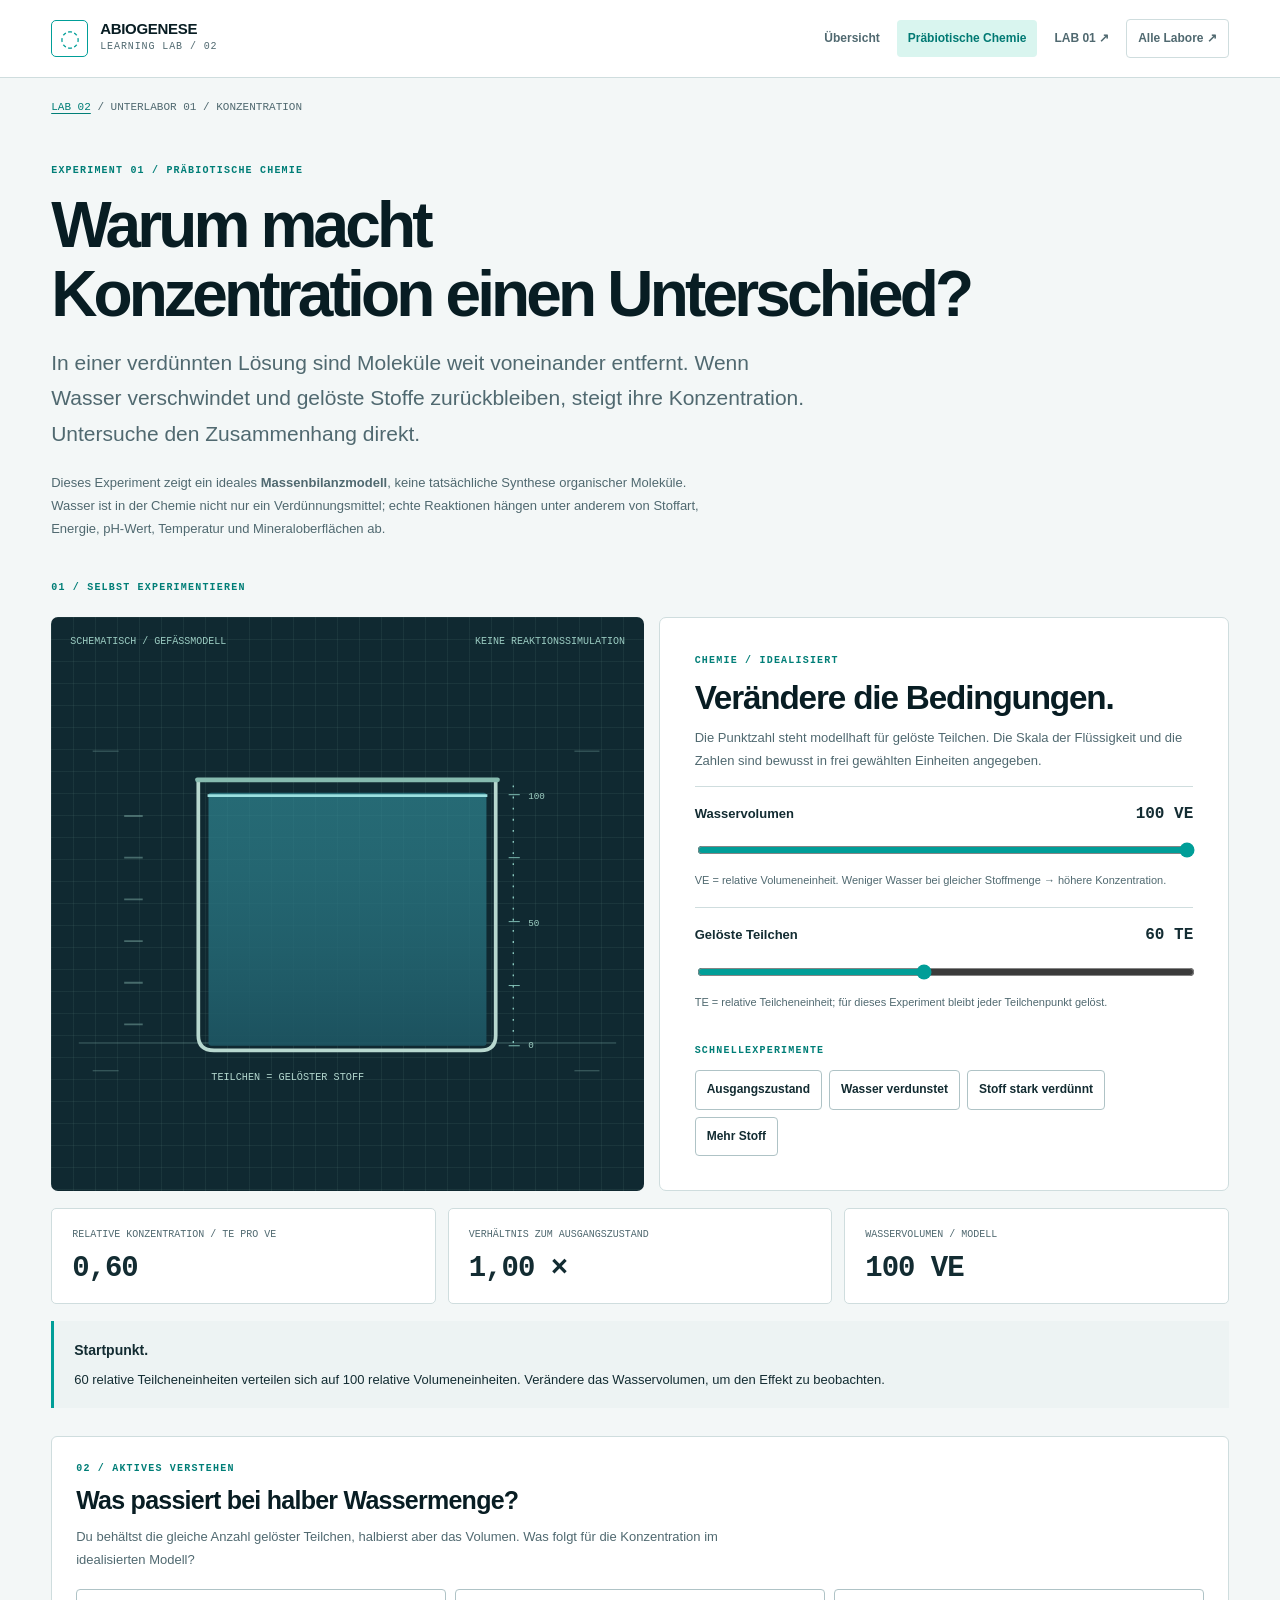
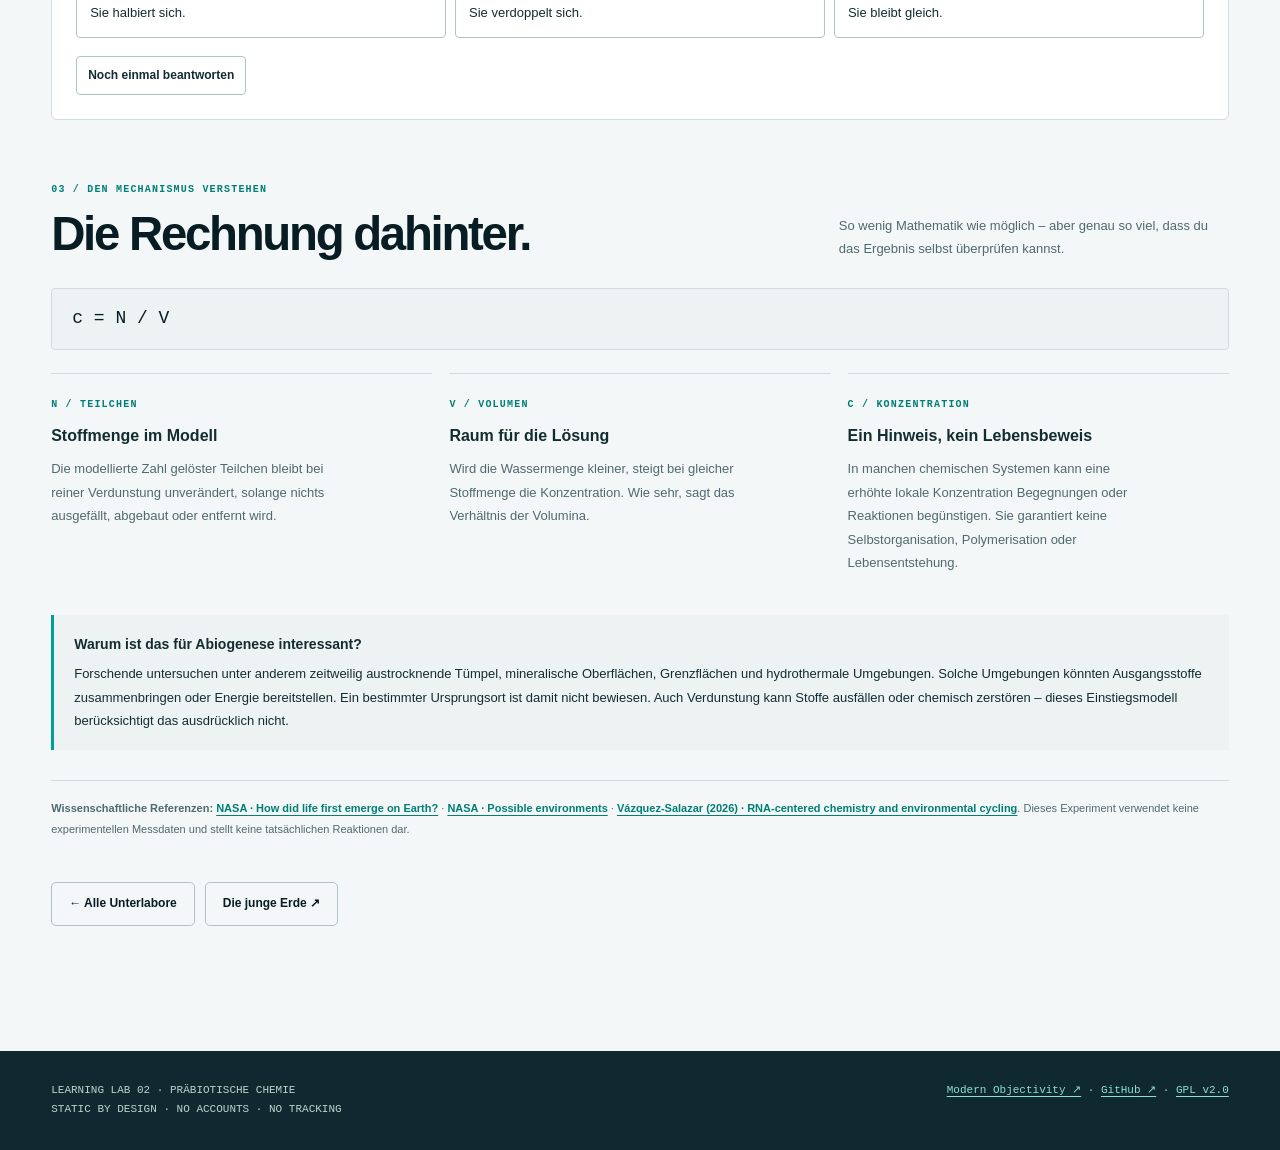
==== 01_praebiotische_chemie.html @ 8b2f05ce "feat: add prebiotic concentration laboratory interface and lesson" ====
<!doctype html>
<html lang="de">
<head>
<meta charset="utf-8"><meta name="viewport" content="width=device-width,initial-scale=1">
<meta name="theme-color" content="#f3f8f6">
<meta name="description" content="Interaktives Konzentrationsexperiment: Verändere die Wassermenge und Stoffmenge in einem idealisierten präbiotischen Reaktionsraum.">
<title>Präbiotische Chemie — Learning Lab 02</title>
<link rel="stylesheet" href="modern-objectivity.css">
<link rel="stylesheet" href="abiogenesis.css">
<script defer src="chemistry-lab.js"></script>
</head>
<body class="abio">
<a href="#main" class="abio-skip">Zum Inhalt springen</a>
<header class="abio-header"><div class="abio-wrap abio-header-inner">
<a class="abio-brand" href="index.html"><span class="abio-brand-mark" aria-hidden="true">◌</span><span><strong>ABIOGENESE</strong><small>LEARNING LAB / 02</small></span></a>
<nav class="abio-nav" aria-label="Labor-Navigation"><a href="index.html">Übersicht</a><a href="01_praebiotische_chemie.html" aria-current="page">Präbiotische Chemie</a><a href="https://philippklinz.github.io/lab-early-earth/">LAB 01 ↗</a><a class="abio-home" href="https://philippklinz.github.io/learning-labs/">Alle Labore ↗</a></nav>
</div></header>
<main id="main" class="abio-wrap">
<div class="abio-crumb"><a href="index.html">LAB 02</a> / UNTERLABOR 01 / KONZENTRATION</div>
<section class="abio-experiment-head">
<div class="abio-eyebrow">EXPERIMENT 01 / PRÄBIOTISCHE CHEMIE</div>
<h1>Warum macht<br>Konzentration einen Unterschied?</h1>
<p class="abio-lead">In einer verdünnten Lösung sind Moleküle weit voneinander entfernt. Wenn Wasser verschwindet und gelöste Stoffe zurückbleiben, steigt ihre Konzentration. Untersuche den Zusammenhang direkt.</p>
<p class="abio-hero-note">Dieses Experiment zeigt ein ideales <strong>Massenbilanzmodell</strong>, keine tatsächliche Synthese organischer Moleküle. Wasser ist in der Chemie nicht nur ein Verdünnungsmittel; echte Reaktionen hängen unter anderem von Stoffart, Energie, pH-Wert, Temperatur und Mineraloberflächen ab.</p>
</section>
<section aria-labelledby="experiment-title">
<div class="abio-eyebrow">01 / SELBST EXPERIMENTIEREN</div>
<div class="abio-experiment">
<div class="abio-tank" role="img" id="lab-beaker" aria-label="Schematisches Gefäß mit veränderlichem Wasserniveau und Punkten für gelöste Teilchen. Zahlenwerte stehen rechts und unter dem Diagramm.">
<div class="abio-tank-label"><span>SCHEMATISCH / GEFÄSSMODELL</span><span>KEINE REAKTIONSSIMULATION</span></div>
<svg viewBox="0 0 640 440" xmlns="http://www.w3.org/2000/svg" aria-hidden="true">
<defs>
  <linearGradient id="fluid-tint" x1="0" y1="0" x2="0" y2="1"><stop offset="0" stop-color="#328e9a" stop-opacity=".7"/><stop offset="1" stop-color="#1d5562"/></linearGradient>
  <clipPath id="water-clip"><rect id="water-clip-rect" x="171" y="103" width="298" height="270"/></clipPath>
</defs>
<g opacity=".6" stroke="#6c9793" fill="none">
<path d="M30 370H610M45 55h28M565 55h27M45 400h28M565 400h27" stroke-width="1"/>
<path d="M79 350h20m-20-45h20m-20-45h20m-20-45h20m-20-45h20m-20-45h20" stroke-width="2"/>
</g>
<path d="M159 86V362Q159 378 176 378H464Q480 378 480 362V86" stroke="#b8d8cf" stroke-width="4" fill="none" stroke-linecap="round"/>
<path d="M158 86H482" stroke="#86bbaf" stroke-width="5" stroke-linecap="round"/>
<rect id="fluid-body" x="170" y="100" width="300" height="273" fill="url(#fluid-tint)" opacity=".92" rx="3"/>
<line id="fluid-surface" x1="169" y1="103" x2="471" y2="103" stroke="#9ce0e0" stroke-width="3"/>
<g id="particle-cloud" clip-path="url(#water-clip)"></g>
<path d="M499 92V373" stroke="#87c7bd" stroke-dasharray="2 10" stroke-width="1.5"/>
<path d="M494 102h12M494 170h12M494 239h12M494 308h12M494 373h12" stroke="#87c7bd"/>
<text x="515" y="107" font-size="10" fill="#9fcfc3" font-family="monospace">100</text>
<text x="515" y="244" font-size="10" fill="#9fcfc3" font-family="monospace">50</text>
<text x="515" y="375" font-size="10" fill="#9fcfc3" font-family="monospace">0</text>
<text x="173" y="410" font-size="11" fill="#b3d7ce" font-family="monospace">TEILCHEN = GELÖSTER STOFF</text>
</svg>
</div>
<div class="abio-control-panel">
<div class="abio-eyebrow">CHEMIE / IDEALISIERT</div>
<h2 id="experiment-title">Verändere die Bedingungen.</h2>
<p>Die Punktzahl steht modellhaft für gelöste Teilchen. Die Skala der Flüssigkeit und die Zahlen sind bewusst in frei gewählten Einheiten angegeben.</p>
<div class="abio-control">
<div class="abio-control-head"><label for="water-volume">Wasservolumen</label><strong id="water-value">100 VE</strong></div>
<input type="range" id="water-volume" min="20" max="100" step="1" value="100" aria-describedby="water-help">
<div class="abio-control-help" id="water-help">VE = relative Volumeneinheit. Weniger Wasser bei gleicher Stoffmenge → höhere Konzentration.</div>
</div>
<div class="abio-control">
<div class="abio-control-head"><label for="solute-quantity">Gelöste Teilchen</label><strong id="solute-value">60 TE</strong></div>
<input type="range" id="solute-quantity" min="10" max="120" step="1" value="60" aria-describedby="solute-help">
<div class="abio-control-help" id="solute-help">TE = relative Teilcheneinheit; für dieses Experiment bleibt jeder Teilchenpunkt gelöst.</div>
</div>
<div class="abio-eyebrow" style="margin-top:15px">SCHNELLEXPERIMENTE</div>
<div class="abio-presets" role="group" aria-label="Beispielbedingungen wählen">
<button type="button" data-preset="baseline">Ausgangszustand</button>
<button type="button" data-preset="evaporation">Wasser verdunstet</button>
<button type="button" data-preset="dilution">Stoff stark verdünnt</button>
<button type="button" data-preset="more">Mehr Stoff</button>
</div>
</div>
</div>
<div class="abio-results" aria-label="Berechnete Modellwerte">
<div class="abio-metric"><span>RELATIVE KONZENTRATION / TE PRO VE</span><strong id="concentration-result" aria-live="polite">0,60</strong></div>
<div class="abio-metric"><span>VERHÄLTNIS ZUM AUSGANGSZUSTAND</span><strong id="relative-result" aria-live="polite">1,00 ×</strong></div>
<div class="abio-metric"><span>WASSERVOLUMEN / MODELL</span><strong id="volume-result">100 VE</strong></div>
</div>
<div id="experiment-interpretation" class="abio-interpret" role="status" aria-live="polite"><strong>Startpunkt.</strong> 60 relative Teilcheneinheiten verteilen sich auf 100 relative Volumeneinheiten. Verändere das Wasservolumen, um den Effekt zu beobachten.</div>
</section>
<section class="abio-question" aria-labelledby="knowledge-question">
<div class="abio-eyebrow">02 / AKTIVES VERSTEHEN</div>
<h2 id="knowledge-question">Was passiert bei halber Wassermenge?</h2>
<p class="abio-hero-note" style="margin:0">Du behältst die gleiche Anzahl gelöster Teilchen, halbierst aber das Volumen. Was folgt für die Konzentration im idealisierten Modell?</p>
<div class="abio-answers" role="group" aria-label="Lernfrage beantworten">
<button type="button" data-answer="half">Sie halbiert sich.</button>
<button type="button" data-answer="double">Sie verdoppelt sich.</button>
<button type="button" data-answer="same">Sie bleibt gleich.</button>
</div>
<div class="abio-feedback" id="learning-feedback" role="status" aria-live="polite" hidden></div>
<div class="abio-presets"><button type="button" class="abio-reset" id="reset-question">Noch einmal beantworten</button></div>
</section>
<section class="abio-section" aria-labelledby="formula-heading">
<div class="abio-section-title"><div><div class="abio-eyebrow">03 / DEN MECHANISMUS VERSTEHEN</div><h2 id="formula-heading">Die Rechnung dahinter.</h2></div><p>So wenig Mathematik wie möglich – aber genau so viel, dass du das Ergebnis selbst überprüfen kannst.</p></div>
<div class="abio-formula">c = N / V</div>
<div class="abio-columns" style="margin-top:23px">
<div class="abio-info"><span class="abio-eyebrow">N / TEILCHEN</span><strong>Stoffmenge im Modell</strong><p>Die modellierte Zahl gelöster Teilchen bleibt bei reiner Verdunstung unverändert, solange nichts ausgefällt, abgebaut oder entfernt wird.</p></div>
<div class="abio-info"><span class="abio-eyebrow">V / VOLUMEN</span><strong>Raum für die Lösung</strong><p>Wird die Wassermenge kleiner, steigt bei gleicher Stoffmenge die Konzentration. Wie sehr, sagt das Verhältnis der Volumina.</p></div>
<div class="abio-info"><span class="abio-eyebrow">c / KONZENTRATION</span><strong>Ein Hinweis, kein Lebensbeweis</strong><p>In manchen chemischen Systemen kann eine erhöhte lokale Konzentration Begegnungen oder Reaktionen begünstigen. Sie garantiert keine Selbstorganisation, Polymerisation oder Lebensentstehung.</p></div>
</div>
<div class="abio-interpret" style="margin-top:28px"><strong>Warum ist das für Abiogenese interessant?</strong> Forschende untersuchen unter anderem zeitweilig austrocknende Tümpel, mineralische Oberflächen, Grenzflächen und hydrothermale Umgebungen. Solche Umgebungen könnten Ausgangsstoffe zusammenbringen oder Energie bereitstellen. Ein bestimmter Ursprungsort ist damit nicht bewiesen. Auch Verdunstung kann Stoffe ausfällen oder chemisch zerstören – dieses Einstiegsmodell berücksichtigt das ausdrücklich nicht.</div>
<div class="abio-references"><strong>Wissenschaftliche Referenzen:</strong>
<a href="https://astrobiology.nasa.gov/education/alp/how-did-life-first-emerge-on-earth/" target="_blank" rel="noopener noreferrer">NASA · How did life first emerge on Earth?</a> ·
<a href="https://astrobiology.nasa.gov/education/alp/where-life-got-started/" target="_blank" rel="noopener noreferrer">NASA · Possible environments</a> ·
<a href="https://doi.org/10.1016/j.tibs.2026.07.002" target="_blank" rel="noopener noreferrer">Vázquez-Salazar (2026) · RNA-centered chemistry and environmental cycling</a>.
Dieses Experiment verwendet keine experimentellen Messdaten und stellt keine tatsächlichen Reaktionen dar.</div>
<div class="abio-actions"><a class="abio-link-btn secondary" href="index.html">← Alle Unterlabore</a><a class="abio-link-btn secondary" href="https://philippklinz.github.io/lab-early-earth/04_junge_erde.html">Die junge Erde ↗</a></div>
</section>
</main>
<footer class="abio-footer"><div class="abio-wrap abio-footer-inner"><span>LEARNING LAB 02 · PRÄBIOTISCHE CHEMIE<br>STATIC BY DESIGN · NO ACCOUNTS · NO TRACKING</span><span><a href="https://philippklinz.github.io/modern-objectivity-style/">Modern Objectivity ↗</a> · <a href="https://github.com/philippklinz/lab-abiogenesis">GitHub ↗</a> · <a href="LICENSE">GPL v2.0</a></span></div></footer>
</body>
</html>
---- modern-objectivity.css ----
/*
Modern Objectivity — Laboratory Style Kit v0.1
GPL-2.0-only • practical reference implementation, not a universal brand.
Semantic tokens are intentionally overridable for each laboratory stage.
*/
:root {
  color-scheme: light;
  --mo-font: "Liberation Sans", "DejaVu Sans", Arial, sans-serif;
  --mo-mono: "Liberation Mono", "DejaVu Sans Mono", Consolas, monospace;
  --mo-serif: "Liberation Serif", Georgia, serif;
  --mo-bg: #f3f7f7;
  --mo-surface: #ffffff;
  --mo-surface-2: #edf3f3;
  --mo-surface-3: #e3eded;
  --mo-text: #132c32;
  --mo-text-strong: #081d23;
  --mo-muted: #506970;
  --mo-border: #cfddde;
  --mo-border-strong: #afc3c6;
  --mo-accent: #007e77;
  --mo-accent-active: #00625f;
  --mo-accent-light: #d9f5ef;
  --mo-accent-glow: #13d4b8;
  --mo-focus: #0b9fbe;
  --mo-danger: #b83d42;
  --mo-danger-bg: #fff0f0;
  --mo-warning: #986213;
  --mo-warning-bg: #fff4dd;
  --mo-ok: #147b58;
  --mo-ok-bg: #e1f6eb;
  --mo-info: #285f9c;
  --mo-info-bg: #e9f3fc;
  --mo-rail: #0b1d23;
  --mo-rail-text: #e0f2f2;
  --mo-rail-muted: #94b0b5;
  --mo-shadow: 0 14px 40px rgba(12, 45, 50, .07);
  --mo-radius: 9px;
  --mo-radius-sm: 5px;
  --mo-space-1: 4px;
  --mo-space-2: 8px;
  --mo-space-3: 12px;
  --mo-space-4: 16px;
  --mo-space-5: 20px;
  --mo-space-6: 24px;
  --mo-space-8: 32px;
  --mo-space-10: 40px;
  --mo-space-12: 48px;
  --mo-page-width: 1280px;
}
[data-theme="dark"] {
  color-scheme: dark;
  --mo-bg: #08191e;
  --mo-surface: #10272d;
  --mo-surface-2: #162f35;
  --mo-surface-3: #1e3a42;
  --mo-text: #d7e8e9;
  --mo-text-strong: #f4fbfa;
  --mo-muted: #a2bac0;
  --mo-border: #2a4a52;
  --mo-border-strong: #41616b;
  --mo-accent: #49d9c6;
  --mo-accent-active: #82eee0;
  --mo-accent-light: #16443f;
  --mo-accent-glow: #5ef6dd;
  --mo-focus: #81d8ff;
  --mo-danger: #ff949b;
  --mo-danger-bg: #3c252a;
  --mo-warning: #f5ca75;
  --mo-warning-bg: #3c321f;
  --mo-ok: #7ee6b8;
  --mo-ok-bg: #173d34;
  --mo-info: #9ccaff;
  --mo-info-bg: #20354d;
  --mo-shadow: 0 16px 44px rgba(0, 0, 0, .18);
}
*, *::before, *::after { box-sizing: border-box; }
html { scroll-behavior: smooth; scroll-padding-top: 24px; }
body { margin: 0; background: var(--mo-bg); color: var(--mo-text); font: 400 15px/1.62 var(--mo-font); -webkit-font-smoothing: antialiased; }
button, input, textarea, select { font: inherit; }
button { cursor: pointer; }
a { color: var(--mo-accent); text-underline-offset: 3px; }
a:hover { color: var(--mo-accent-active); }
:focus-visible { outline: 3px solid var(--mo-focus) !important; outline-offset: 3px; }
::selection { background: var(--mo-accent); color: #fff; }
h1,h2,h3,h4,p,figure { margin-top: 0; }
h1,h2,h3,h4 { color: var(--mo-text-strong); line-height: 1.18; letter-spacing: -.028em; }
h1 { font-size: clamp(2.4rem, 5vw, 4.8rem); font-weight: 650; }
h2 { font-size: clamp(1.6rem, 2.5vw, 2.6rem); font-weight: 650; }
h3 { font-size: 1.12rem; letter-spacing: -.015em; }
p { max-width: 75ch; }
small, .mo-small { font-size: .81rem; }
.mo-mono, code, pre, kbd { font-family: var(--mo-mono); font-variant-numeric: tabular-nums; }
code { font-size: .89em; }
.mo-tabular { font-variant-numeric: tabular-nums; font-feature-settings: "tnum"; }
.mo-muted { color: var(--mo-muted); }
.mo-eyebrow, .mo-kicker { display:block; font: 700 11px/1.5 var(--mo-mono); text-transform: uppercase; letter-spacing: .13em; color: var(--mo-accent); }
.mo-kicker { margin-bottom: 12px; }
.mo-lead { font-size: clamp(1.05rem, 1.6vw, 1.3rem); line-height: 1.65; color: var(--mo-muted); max-width: 69ch; }
.mo-strong { font-weight: 700; }
.mo-rule { border: 0; border-top: 1px solid var(--mo-border); margin: 28px 0; }
.mo-sr-only { position: absolute!important; width:1px!important; height:1px!important; overflow:hidden!important; clip:rect(0,0,0,0)!important; white-space:nowrap!important; }

/* Shell / page */
.mo-shell { display:grid; grid-template-columns: 254px minmax(0,1fr); min-height:100vh; }
.mo-sidebar { background: var(--mo-rail); color: var(--mo-rail-text); padding: 28px 18px; min-width:0; position:sticky; top:0; height:100vh; overflow-y:auto; display:flex; flex-direction:column; gap:28px; }
.mo-brand { display:flex; align-items:center; gap:12px; text-decoration:none; color:var(--mo-rail-text); line-height:1.2; font-weight:700; letter-spacing:.01em; font-size:14px; }
.mo-brand:hover { color:var(--mo-rail-text); }
.mo-brand-mark { width:35px; height:35px; flex:none; display:grid; place-items:center; color:#71eedb; background:linear-gradient(135deg,#123f40,#0b232a); border:1px solid #39746f; border-radius:8px; font:700 18px var(--mo-mono); }
.mo-brand small { display:block; margin-top:3px; color:var(--mo-rail-muted); font:400 10px var(--mo-mono); letter-spacing:.08em; text-transform:uppercase; }
.mo-nav-group { margin-bottom:17px; }
.mo-nav-title { font:700 10px/1.5 var(--mo-mono); color:#7ca5a8; text-transform:uppercase; letter-spacing:.15em; padding:0 12px; margin-bottom:7px; }
.mo-nav { display:grid; gap:3px; }
.mo-nav a { display:flex; align-items:center; justify-content:space-between; gap:8px; padding:9px 12px; border-radius:6px; color:var(--mo-rail-muted); text-decoration:none; font-size:13px; transition:background .15s,color .15s; }
.mo-nav a:hover,.mo-nav a[aria-current="page"],.mo-nav a.is-active { color:#f0ffff; background:#18363c; }
.mo-nav a[aria-current="page"]::after,.mo-nav a.is-active::after { content:""; width:5px; height:5px; border-radius:50%; background:#5ae6ce; }
.mo-sidebar-foot { margin-top:auto; padding:15px 12px 0; border-top:1px solid #2d4b50; color:var(--mo-rail-muted); font:11px/1.6 var(--mo-mono); }
.mo-main { min-width:0; }
.mo-topbar { display:flex; justify-content:space-between; align-items:center; gap:16px; min-height:68px; border-bottom:1px solid var(--mo-border); padding:14px clamp(22px,4vw,56px); background:var(--mo-surface); }
.mo-topbar-path { font:12px var(--mo-mono); color:var(--mo-muted); word-break:break-word; }
.mo-topbar-path strong { color:var(--mo-text-strong); font-weight:700; }
.mo-topbar-actions { display:flex; gap:9px; align-items:center; flex-wrap:wrap; }
.mo-content { width:min(100%, var(--mo-page-width)); margin:0 auto; padding:38px clamp(20px,4vw,56px) 90px; }
.mo-section { padding-top:46px; padding-bottom:46px; border-bottom:1px solid var(--mo-border); }
.mo-section-head { display:flex; justify-content:space-between; align-items:end; gap:22px; margin-bottom:25px; }
.mo-section-head h2 { margin:0 0 7px; }
.mo-section-head p { margin:0; color:var(--mo-muted); }
.mo-hero { position:relative; isolation:isolate; overflow:hidden; background:#0b2229; border-radius:14px; padding:clamp(30px,6vw,74px); color:#e5f6f4; min-height:385px; display:flex; flex-direction:column; justify-content:center; margin-bottom:12px; }
.mo-hero::before { content:""; position:absolute; inset:0; z-index:-2; background-image:linear-gradient(rgba(111,199,192,.06) 1px,transparent 1px),linear-gradient(90deg,rgba(111,199,192,.06) 1px,transparent 1px); background-size:32px 32px; mask-image:linear-gradient(to left,black,transparent 80%); }
.mo-hero::after { content:""; position:absolute; right:-110px; top:-125px; width:490px; aspect-ratio:1; z-index:-1; background:radial-gradient(circle at 45% 45%,transparent 18%,rgba(48,235,199,.46) 18.3%,transparent 18.8%,transparent 31%,rgba(48,235,199,.24) 31.3%,transparent 31.8%,transparent 49%,rgba(48,235,199,.14) 49.3%,transparent 49.8%); transform:rotate(-18deg); }
.mo-hero h1 { color:#fff; max-width:720px; margin:18px 0 18px; letter-spacing:-.055em; }
.mo-hero p { color:#b1d3d5; font-size:18px; max-width:590px; }
.mo-hero .mo-eyebrow { color:#64e8d1; }
.mo-hero-actions { display:flex; gap:10px; flex-wrap:wrap; margin-top:17px; }

/* Layout */
.mo-grid { display:grid; gap:16px; }
.mo-grid-2 { grid-template-columns:repeat(2,minmax(0,1fr)); }
.mo-grid-3 { grid-template-columns:repeat(3,minmax(0,1fr)); }
.mo-grid-4 { grid-template-columns:repeat(4,minmax(0,1fr)); }
.mo-flex { display:flex; align-items:center; gap:12px; }
.mo-between { display:flex; align-items:center; justify-content:space-between; gap:12px; }
.mo-wrap { flex-wrap:wrap; }
.mo-stack { display:grid; gap:14px; }
.mo-panel, .mo-card { background:var(--mo-surface); border:1px solid var(--mo-border); border-radius:var(--mo-radius); }
.mo-panel { padding:24px; }
.mo-card { padding:22px; box-shadow:var(--mo-shadow); }
.mo-card-head { display:flex; justify-content:space-between; align-items:center; gap:12px; margin-bottom:15px; }
.mo-card-head h3 { margin:0; }
.mo-stat { display:flex; flex-direction:column; gap:5px; min-width:0; }
.mo-stat-value { font:650 clamp(1.6rem,2.6vw,2.4rem)/1.13 var(--mo-mono); color:var(--mo-text-strong); letter-spacing:-.055em; }
.mo-stat-label { font-size:12px; color:var(--mo-muted); }
.mo-stat-foot { font:11px var(--mo-mono); color:var(--mo-accent); margin-top:8px; }

/* Controls */
.mo-btn { display:inline-flex; align-items:center; justify-content:center; gap:8px; appearance:none; padding:10px 15px; min-height:39px; color:var(--mo-text); background:var(--mo-surface); border:1px solid var(--mo-border-strong); border-radius:var(--mo-radius-sm); font:700 12px/1.3 var(--mo-font); text-decoration:none; transition:background .13s,border-color .13s,transform .13s; white-space:nowrap; }
.mo-btn:hover { background:var(--mo-surface-2); color:var(--mo-text-strong); border-color:var(--mo-accent); }
.mo-btn:active { transform:translateY(1px); }
.mo-btn:disabled { opacity:.48; cursor:not-allowed; transform:none; }
.mo-btn-primary { color:#fff; background:#007e77; border-color:#007e77; }
.mo-btn-primary:hover { color:#fff; background:#00635e; border-color:#00635e; }
.mo-btn-quiet { background:transparent; border-color:transparent; }
.mo-btn-quiet:hover { background:var(--mo-surface-2); }
.mo-btn-danger { color:var(--mo-danger); border-color:var(--mo-danger); }
.mo-btn-sm { min-height:32px; padding:7px 11px; font-size:11px; }
.mo-btn-lg { min-height:47px; padding:12px 21px; }
.mo-btn-on-dark { background:#1a494a; color:#e9fffc; border-color:#3d817b; }
.mo-btn-on-dark:hover { background:#23605f; border-color:#69d7ca; color:#fff; }
.mo-field { display:grid; gap:7px; min-width:0; }
.mo-field-label { font-size:12px; font-weight:700; color:var(--mo-text-strong); }
.mo-field-help { font-size:11px; color:var(--mo-muted); }
.mo-input,.mo-select,.mo-textarea { width:100%; min-height:41px; border:1px solid var(--mo-border-strong); border-radius:var(--mo-radius-sm); background:var(--mo-surface); color:var(--mo-text-strong); padding:9px 11px; outline:none; }
.mo-input::placeholder,.mo-textarea::placeholder { color:var(--mo-muted); opacity:.85; }
.mo-input:focus,.mo-select:focus,.mo-textarea:focus { border-color:var(--mo-accent); box-shadow:0 0 0 3px var(--mo-accent-light); }
.mo-input:disabled,.mo-select:disabled { opacity:.55; }
.mo-input[aria-invalid="true"] { border-color:var(--mo-danger); }
.mo-textarea { min-height:106px; resize:vertical; }
.mo-check { display:inline-flex; align-items:center; gap:9px; color:var(--mo-text); font-size:13px; cursor:pointer; }
.mo-check input { accent-color:var(--mo-accent); width:17px; height:17px; }
.mo-range { width:100%; accent-color:var(--mo-accent); cursor:pointer; }
.mo-switch { display:inline-flex; align-items:center; gap:10px; font-size:12px; cursor:pointer; }
.mo-switch input { appearance:none; width:38px; height:22px; border-radius:30px; border:1px solid var(--mo-border-strong); background:var(--mo-surface-3); position:relative; transition:background .15s; }
.mo-switch input::after { content:""; width:16px; height:16px; top:2px; left:2px; border-radius:50%; position:absolute; background:var(--mo-muted); transition:transform .15s, background .15s; }
.mo-switch input:checked { background:var(--mo-accent); border-color:var(--mo-accent); }
.mo-switch input:checked::after { transform:translateX(16px); background:#fff; }
.mo-switch input:focus-visible { outline:3px solid var(--mo-focus); outline-offset:2px; }

/* Status, notes, progress */
.mo-badge { display:inline-flex; gap:7px; align-items:center; min-height:23px; padding:2px 8px; font:700 10px/1.4 var(--mo-mono); text-transform:uppercase; letter-spacing:.045em; border:1px solid var(--mo-border); border-radius:4px; color:var(--mo-muted); background:var(--mo-surface-2); }
.mo-badge::before { content:""; width:6px; height:6px; border-radius:50%; background:currentColor; }
.mo-badge-success { color:var(--mo-ok); border-color:color-mix(in srgb,var(--mo-ok) 25%,var(--mo-border)); background:var(--mo-ok-bg); }
.mo-badge-warning { color:var(--mo-warning); border-color:color-mix(in srgb,var(--mo-warning) 25%,var(--mo-border)); background:var(--mo-warning-bg); }
.mo-badge-danger { color:var(--mo-danger); border-color:color-mix(in srgb,var(--mo-danger) 25%,var(--mo-border)); background:var(--mo-danger-bg); }
.mo-badge-info { color:var(--mo-info); border-color:color-mix(in srgb,var(--mo-info) 25%,var(--mo-border)); background:var(--mo-info-bg); }
.mo-note { display:flex; align-items:flex-start; gap:13px; padding:14px 16px; border-left:3px solid var(--mo-accent); background:var(--mo-accent-light); color:var(--mo-text); border-radius:0 var(--mo-radius-sm) var(--mo-radius-sm) 0; font-size:13px; }
.mo-note-warning { border-color:var(--mo-warning); background:var(--mo-warning-bg); }
.mo-note-danger { border-color:var(--mo-danger); background:var(--mo-danger-bg); }
.mo-progress { height:6px; width:100%; overflow:hidden; border-radius:10px; background:var(--mo-surface-3); }
.mo-progress > span { display:block; height:100%; border-radius:10px; background:var(--mo-accent); transition:width .25s ease; }
.mo-meter { display:grid; gap:8px; }
.mo-meter-label { display:flex; justify-content:space-between; font:11px var(--mo-mono); gap:8px; color:var(--mo-muted); }
.mo-meter-label strong { color:var(--mo-text-strong); }

/* Tabs */
.mo-tabs { display:flex; gap:4px; flex-wrap:wrap; border-bottom:1px solid var(--mo-border); margin-bottom:19px; }
.mo-tab { appearance:none; background:transparent; border:0; border-bottom:2px solid transparent; color:var(--mo-muted); padding:10px 15px 12px; margin-bottom:-1px; font:700 12px var(--mo-font); }
.mo-tab[aria-selected="true"] { color:var(--mo-accent); border-bottom-color:var(--mo-accent); }
.mo-tab:hover { color:var(--mo-text-strong); background:var(--mo-surface-2); }
[role="tabpanel"][hidden] { display:none!important; }

/* Tables and data */
.mo-table-wrap { width:100%; overflow-x:auto; border:1px solid var(--mo-border); border-radius:var(--mo-radius); background:var(--mo-surface); }
.mo-table { border-collapse:collapse; width:100%; min-width:550px; font-size:12px; font-variant-numeric:tabular-nums; }
.mo-table th { text-align:left; font:700 10px/1.4 var(--mo-mono); color:var(--mo-muted); text-transform:uppercase; letter-spacing:.06em; background:var(--mo-surface-2); padding:13px 15px; border-bottom:1px solid var(--mo-border); white-space:nowrap; }
.mo-table td { padding:13px 15px; border-bottom:1px solid var(--mo-border); vertical-align:middle; color:var(--mo-text); }
.mo-table tbody tr:last-child td { border-bottom:0; }
.mo-table tbody tr:hover { background:var(--mo-surface-2); }
.mo-table td.mo-num, .mo-table th.mo-num { text-align:right; font-family:var(--mo-mono); }
.mo-table td strong { color:var(--mo-text-strong); }
.mo-table-muted { color:var(--mo-muted); }
.mo-positive { color:var(--mo-ok); }
.mo-negative { color:var(--mo-danger); }

/* Visual media */
.mo-chart { position:relative; min-height:180px; width:100%; border:1px solid var(--mo-border); border-radius:var(--mo-radius); overflow:hidden; background:var(--mo-surface); }
.mo-chart svg { display:block; width:100%; height:auto; }
.mo-chart-grid { stroke:var(--mo-border); stroke-width:1; }
.mo-chart-line { stroke:var(--mo-accent); stroke-width:2.4; fill:none; vector-effect:non-scaling-stroke; }
.mo-chart-area { fill:var(--mo-accent); fill-opacity:.10; }
.mo-chart-label { fill:var(--mo-muted); font:10px var(--mo-mono); }
.mo-code { border:1px solid var(--mo-border); background:var(--mo-surface-2); border-radius:var(--mo-radius); overflow:auto; padding:20px; font:12px/1.7 var(--mo-mono); color:var(--mo-text); white-space:pre; tab-size:2; }
.mo-swatch { overflow:hidden; border:1px solid var(--mo-border); border-radius:var(--mo-radius); background:var(--mo-surface); }
.mo-swatch-fill { height:81px; }
.mo-swatch-caption { padding:11px 12px; display:grid; gap:3px; }
.mo-swatch-caption strong { font-size:12px; }
.mo-swatch-caption code { font-size:11px; color:var(--mo-muted); }
.mo-steps { list-style:none; padding:0; margin:0; display:grid; gap:9px; }
.mo-steps li { display:flex; align-items:flex-start; gap:14px; font-size:13px; }
.mo-steps li span:first-child { width:30px; height:30px; background:var(--mo-accent-light); color:var(--mo-accent); font:700 11px var(--mo-mono); display:grid; place-items:center; border-radius:5px; flex:none; }
.mo-toast { position:fixed; z-index:100; right:25px; bottom:25px; border:1px solid var(--mo-border-strong); border-left:4px solid var(--mo-accent); border-radius:6px; background:var(--mo-surface); color:var(--mo-text-strong); box-shadow:var(--mo-shadow); padding:15px 19px; max-width:min(360px,calc(100vw - 30px)); font-size:13px; }
.mo-toast[hidden] { display:none; }
.mo-placeholder { border:1px dashed var(--mo-border-strong); border-radius:var(--mo-radius); padding:25px; text-align:center; color:var(--mo-muted); }
.mo-tag { font:700 10px var(--mo-mono); padding:4px 7px; border-radius:4px; background:var(--mo-surface-2); border:1px solid var(--mo-border); color:var(--mo-muted); }
.mo-mark { color:var(--mo-accent); }

/* Responsive */
@media (max-width:1100px) { .mo-grid-4 {grid-template-columns:repeat(2,minmax(0,1fr))} }
@media (max-width:900px) {
  .mo-shell { display:block; }
  .mo-sidebar { position:relative; height:auto; padding:14px 18px; gap:12px; }
  .mo-sidebar nav { display:flex; gap:12px; overflow:auto; scrollbar-width:thin; }
  .mo-nav-group { margin:0; flex:none; }
  .mo-nav-title,.mo-sidebar-foot { display:none; }
  .mo-nav { display:flex; }
  .mo-nav a {white-space:nowrap; padding:7px 10px}
  .mo-topbar {padding:14px 20px}
  .mo-content {padding:24px 18px 70px}
  .mo-section {padding:34px 0}
}
@media (max-width:640px) {
  .mo-grid-2,.mo-grid-3,.mo-grid-4 {grid-template-columns:1fr}
  .mo-section-head {display:block}
  .mo-section-head > :last-child {margin-top:13px}
  .mo-topbar {align-items:start;flex-wrap:wrap}
  .mo-panel,.mo-card {padding:17px}
  .mo-hero {min-height:360px; padding:28px 22px}
  .mo-hero::after {right:-220px}
  .mo-stat-value {font-size:2rem}
}
@media (prefers-reduced-motion:reduce) {
  html {scroll-behavior:auto}
  *,*::before,*::after { animation-duration:.01ms!important; animation-iteration-count:1!important; transition-duration:.01ms!important; }
}
---- abiogenesis.css ----
/* Learning Lab 02 — modern-objectivity stage styles (no runtime dependency) */
:root{--a-ink:#10272c;--a-deep:#102931;--a-accent:#009e98;--a-paper:#f3f8f6;--a-soft:#edf4f2;--a-line:#cfdfdb;--a-mid:#547079}
*,*::before,*::after{box-sizing:border-box}
html{scroll-behavior:smooth}
body.abio{margin:0;min-width:320px;background:var(--mo-bg,var(--a-paper));color:var(--mo-text,var(--a-ink));font-family:"Liberation Sans",Arial,sans-serif;line-height:1.6}
.abio h1,.abio h2,.abio h3{color:var(--mo-text-strong,var(--a-ink))}
.abio a{color:var(--mo-accent,var(--a-accent));text-underline-offset:3px}
.abio button,.abio input{font:inherit}
.abio button{cursor:pointer}
.abio button:focus-visible,.abio a:focus-visible,.abio input:focus-visible{outline:3px solid var(--mo-focus,#009e98);outline-offset:3px}
.abio-wrap{width:100%;max-width:1380px;min-width:0;padding-left:clamp(18px,4vw,60px);padding-right:clamp(18px,4vw,60px);margin-left:auto;margin-right:auto}
.abio-header{background:var(--mo-surface,#fff);border-bottom:1px solid var(--mo-border,var(--a-line))}
.abio-header-inner{display:flex;min-height:77px;gap:20px;align-items:center;justify-content:space-between;flex-wrap:wrap;padding-block:14px}
.abio-brand{display:flex;gap:12px;align-items:center;color:var(--mo-text-strong,var(--a-ink))!important;text-decoration:none;min-width:0}
.abio-brand-mark{display:grid;place-items:center;border:1px solid var(--a-accent);border-radius:5px;color:var(--a-accent);width:37px;height:37px;flex:none;font:23px/1 "Liberation Serif",Georgia,serif}
.abio-brand strong{display:block;line-height:1.1;font-size:15px;letter-spacing:-.02em}
.abio-brand small{display:block;letter-spacing:.09em;font:10px/1.8 "Liberation Mono",monospace;color:var(--mo-muted,var(--a-mid))}
.abio-nav{display:flex;align-items:center;flex-wrap:wrap;gap:6px;min-width:0}
.abio-nav a{padding:9px 11px;font-size:12px;font-weight:700;color:var(--mo-muted,var(--a-mid));border-radius:4px;text-decoration:none;white-space:nowrap}
.abio-nav a:hover{background:var(--mo-surface-2,var(--a-soft));color:var(--a-ink)}
.abio-nav a[aria-current=page]{background:var(--mo-accent-light,#dff2ee);color:#007973}
.abio-nav a.abio-home{border:1px solid var(--mo-border,var(--a-line))}
.abio-skip{position:absolute;top:-100px;left:15px;z-index:99;background:white;padding:12px;color:#12343a!important}
.abio-skip:focus{top:10px}
.abio-eyebrow{font:700 10px/1.5 "Liberation Mono",monospace;letter-spacing:.12em;color:var(--mo-accent,var(--a-accent));text-transform:uppercase}
.abio-crumb{padding-top:23px;font:11px "Liberation Mono",monospace;color:var(--mo-muted,var(--a-mid))}
.abio-hero{display:grid;grid-template-columns:minmax(0,1.1fr) minmax(320px,.8fr);gap:clamp(25px,5vw,80px);align-items:center;padding-top:63px;padding-bottom:75px}
.abio-hero>*,.abio-card-grid>*,.abio-experiment>*,.abio-panel>*,.abio-results>*{min-width:0;max-width:100%}
.abio-hero h1{font-size:clamp(49px,5.8vw,85px);font-weight:700;line-height:1.04;letter-spacing:-.065em;margin:18px 0 25px}
.abio-hero h1 em{font:400 1em "Liberation Serif",Georgia,serif;color:var(--a-accent)}
.abio-lead{font-size:clamp(17px,1.7vw,21px);line-height:1.68;color:var(--mo-muted,var(--a-mid));max-width:760px}
.abio-hero-note{max-width:680px;font-size:13px;line-height:1.75;color:var(--mo-muted,var(--a-mid));margin-top:20px}
.abio-actions{display:flex;flex-wrap:wrap;gap:10px;margin:26px 0}
.abio-link-btn{display:inline-flex;align-items:center;justify-content:center;gap:8px;text-decoration:none;background:var(--a-accent);color:white!important;padding:11px 17px;border-radius:5px;font-size:12px;font-weight:700;border:1px solid var(--a-accent);min-height:42px}
.abio-link-btn:hover{background:#007f7a}
.abio-link-btn.secondary{background:transparent;color:var(--mo-text-strong,var(--a-ink))!important;border-color:var(--mo-border-strong,var(--a-line))}
.abio-link-btn.secondary:hover{background:var(--mo-surface-2,var(--a-soft))}
.abio-hero-graphic{background:var(--a-deep);border-radius:12px;overflow:hidden;min-height:360px;display:flex;flex-direction:column;color:#b7d8d1;box-shadow:var(--mo-shadow,0 2px 8px #0002)}
.abio-hero-graphic svg{display:block;width:100%;height:auto;max-height:360px;flex:1}
.abio-graphic-meta{display:flex;justify-content:space-between;gap:10px;flex-wrap:wrap;padding:16px 20px;font:10px/1.5 "Liberation Mono",monospace;letter-spacing:.04em;color:#92c5ba}
.abio-section{padding:62px 0 75px}
.abio-section.alt{background:var(--mo-surface-2,var(--a-soft));border-top:1px solid var(--mo-border,var(--a-line))}
.abio-section-title{display:flex;align-items:end;justify-content:space-between;flex-wrap:wrap;gap:20px;margin-bottom:27px}
.abio-section-title h2{font-size:clamp(30px,3.7vw,48px);line-height:1.13;letter-spacing:-.048em;margin:10px 0 0}
.abio-section-title p{max-width:390px;font-size:13px;line-height:1.75;color:var(--mo-muted,var(--a-mid));margin:0}
.abio-card-grid{display:grid;grid-template-columns:repeat(3,minmax(0,1fr));gap:15px}
.abio-module{background:var(--mo-surface,#fff);border:1px solid var(--mo-border,var(--a-line));border-radius:var(--mo-radius,7px);overflow:hidden;display:flex;flex-direction:column;min-width:0}
.abio-module-art{height:132px;background:var(--a-deep);position:relative;display:grid;place-items:center;color:#8dc7b8;overflow:hidden}
.abio-module-art:before{content:"";position:absolute;inset:0;background-image:linear-gradient(#8caea51b 1px,transparent 1px),linear-gradient(90deg,#8caea51b 1px,transparent 1px);background-size:22px 22px}
.abio-module-art svg{position:relative;display:block;width:70%;height:115px;max-width:260px}
.abio-module-body{padding:22px;flex:1}
.abio-module-body h3{font-size:23px;line-height:1.16;letter-spacing:-.033em;margin:11px 0 14px}
.abio-module-body p{font-size:13px;line-height:1.74;color:var(--mo-muted,var(--a-mid));margin:0}
.abio-module-foot{padding:14px 20px;border-top:1px solid var(--mo-border,var(--a-line));display:flex;align-items:center;justify-content:space-between;gap:10px;font-size:12px;font-weight:700}
.abio-module-foot a{text-decoration:none}
.abio-tag{border:1px solid var(--a-line);background:var(--mo-surface-2,var(--a-soft));padding:4px 8px;color:var(--mo-muted,var(--a-mid));font:10px/1.3 "Liberation Mono",monospace;border-radius:3px;white-space:nowrap}
.abio-tag.live{background:#e1f5ec;color:#28765b;border-color:#b6dec9}
.abio-coming{color:var(--mo-muted,var(--a-mid));font-weight:500}
.abio-lower{padding:60px 0}
.abio-columns{display:grid;grid-template-columns:repeat(3,minmax(0,1fr));gap:17px}
.abio-info{padding-top:16px;border-top:1px solid var(--mo-border,var(--a-line))}
.abio-info strong{display:block;font-size:16px;margin:9px 0}
.abio-info p{font-size:13px;line-height:1.8;color:var(--mo-muted,var(--a-mid));max-width:40ch}
.abio-footer{background:var(--a-deep);color:#bbd5ce;margin-top:24px}
.abio-footer-inner{display:flex;justify-content:space-between;flex-wrap:wrap;gap:20px;padding-block:30px;font:11px/1.8 "Liberation Mono",monospace}
.abio-footer a{color:#8ee0d1}
.abio-experiment-head{padding:50px 0 27px}
.abio-experiment-head h1{font-size:clamp(42px,5vw,67px);line-height:1.08;letter-spacing:-.06em;margin:13px 0 16px}
.abio-experiment{display:grid;grid-template-columns:minmax(0,1.02fr) minmax(0,.98fr);gap:15px;align-items:stretch;margin-top:22px}
.abio-tank{background:var(--a-deep);border-radius:7px;min-height:450px;position:relative;overflow:hidden}
.abio-tank:before{content:"";position:absolute;inset:0;background-image:linear-gradient(#8cbdb215 1px,transparent 1px),linear-gradient(90deg,#8cbdb215 1px,transparent 1px);background-size:22px 22px;pointer-events:none}
.abio-tank svg{position:relative;width:100%;height:100%;min-height:400px;display:block}
.abio-tank-label{position:absolute;top:17px;left:19px;right:19px;z-index:1;display:flex;justify-content:space-between;gap:10px;flex-wrap:wrap;font:10px/1.5 "Liberation Mono",monospace;color:#9acbc1;pointer-events:none}
.abio-control-panel{padding:clamp(22px,2.7vw,38px);border:1px solid var(--mo-border,var(--a-line));background:var(--mo-surface,#fff);border-radius:7px}
.abio-control-panel h2{font-size:clamp(26px,2.6vw,35px);letter-spacing:-.035em;margin:10px 0}
.abio-control-panel p{font-size:13px;color:var(--mo-muted,var(--a-mid));line-height:1.75}
.abio-control{padding:17px 0;border-top:1px solid var(--mo-border,var(--a-line))}
.abio-control-head{display:flex;justify-content:space-between;gap:15px;align-items:baseline;margin-bottom:9px}
.abio-control-head label{font-size:13px;font-weight:700}
.abio-control-head strong{font:700 16px "Liberation Mono",monospace}
.abio-control input[type=range]{width:100%;accent-color:var(--a-accent);min-height:30px}
.abio-control-help{font-size:11px;color:var(--mo-muted,var(--a-mid))}
.abio-presets{display:flex;flex-wrap:wrap;gap:7px;margin-top:12px}
.abio-presets button,.abio-reset{padding:9px 11px;border:1px solid var(--mo-border-strong,var(--a-line));background:var(--mo-surface,#fff);color:var(--mo-text,var(--a-ink));border-radius:4px;font-size:12px;font-weight:700}
.abio-presets button:hover,.abio-reset:hover{border-color:var(--a-accent)}
.abio-results{display:grid;grid-template-columns:repeat(3,minmax(0,1fr));gap:12px;margin:17px 0}
.abio-metric{background:var(--mo-surface,#fff);border:1px solid var(--mo-border,var(--a-line));padding:18px 20px;border-radius:5px}
.abio-metric span{display:block;font:10px/1.65 "Liberation Mono",monospace;color:var(--mo-muted,var(--a-mid))}
.abio-metric strong{display:block;margin-top:8px;font:700 clamp(18px,2.6vw,29px) "Liberation Mono",monospace;letter-spacing:-.035em;overflow-wrap:anywhere}
.abio-interpret{border-left:3px solid var(--a-accent);background:var(--mo-surface-2,var(--a-soft));padding:17px 20px;margin:16px 0 28px;font-size:13px;line-height:1.8}
.abio-interpret strong{display:block;font-size:14px;margin-bottom:5px}
.abio-question{margin-top:25px;border:1px solid var(--mo-border,var(--a-line));background:var(--mo-surface,#fff);border-radius:6px;padding:24px}
.abio-question h2{font-size:25px;letter-spacing:-.03em;margin:10px 0}
.abio-answers{display:grid;grid-template-columns:repeat(3,minmax(0,1fr));gap:9px;margin:18px 0}
.abio-answers button{background:var(--mo-surface,#fff);border:1px solid var(--mo-border-strong,var(--a-line));border-radius:4px;padding:13px;text-align:left;font-size:13px;color:var(--mo-text,var(--a-ink))}
.abio-answers button:hover:not(:disabled){border-color:var(--a-accent)}
.abio-answers button.correct{border-color:#2c9770;background:#e0f3e8}
.abio-answers button.wrong{border-color:#bd7168;background:#f9e8e4}
.abio-feedback{font-size:13px;line-height:1.75;padding:13px 16px;background:var(--mo-surface-2,var(--a-soft));border-left:3px solid var(--a-accent)}
.abio-feedback[hidden]{display:none}
.abio-references{margin:30px 0 7px;padding:17px 0;border-top:1px solid var(--mo-border,var(--a-line));font-size:11px;line-height:1.9;color:var(--mo-muted,var(--a-mid))}
.abio-references a{font-weight:700}
.abio-formula{font:18px/1.55 "Liberation Mono",monospace;color:var(--mo-text-strong,var(--a-ink));padding:16px 20px;background:var(--mo-surface-2,var(--a-soft));border:1px solid var(--mo-border,var(--a-line));border-radius:4px}
@media(max-width:1170px){.abio-header-inner .abio-nav{flex-basis:100%;width:100%}.abio-card-grid{grid-template-columns:repeat(2,minmax(0,1fr))}}
@media(max-width:850px){.abio-hero,.abio-experiment{grid-template-columns:minmax(0,1fr)}.abio-hero-graphic{max-width:560px;min-height:280px}.abio-columns{grid-template-columns:1fr 1fr}.abio-tank{min-height:390px}}
@media(max-width:650px){.abio-card-grid,.abio-columns,.abio-results,.abio-answers{grid-template-columns:minmax(0,1fr)}.abio-hero{padding-top:43px;padding-bottom:50px}.abio-hero h1{font-size:48px}.abio-hero-graphic{min-height:240px}.abio-section{padding:43px 0 56px}.abio-tank{min-height:330px}.abio-tank svg{min-height:330px}.abio-control-panel{padding:20px}}
@media(prefers-reduced-motion:reduce){html{scroll-behavior:auto}*{transition:none!important;animation:none!important}}
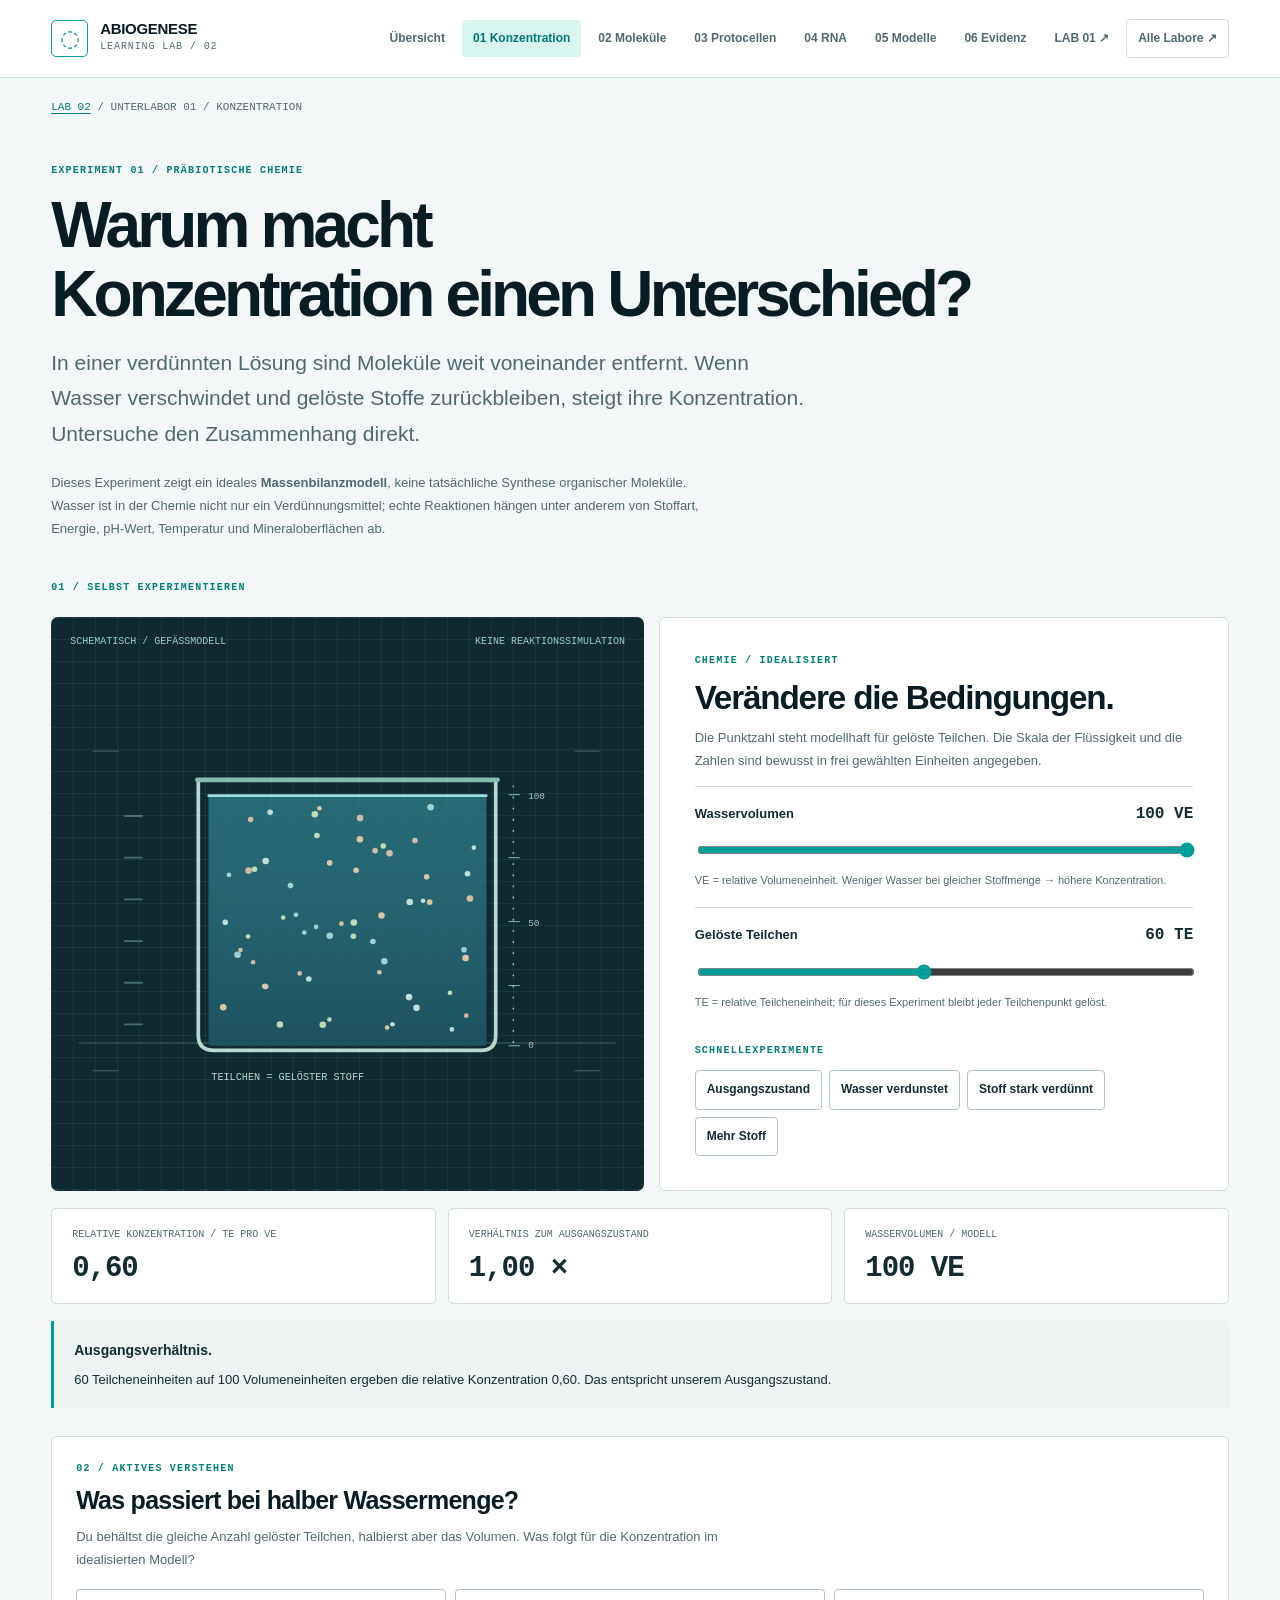
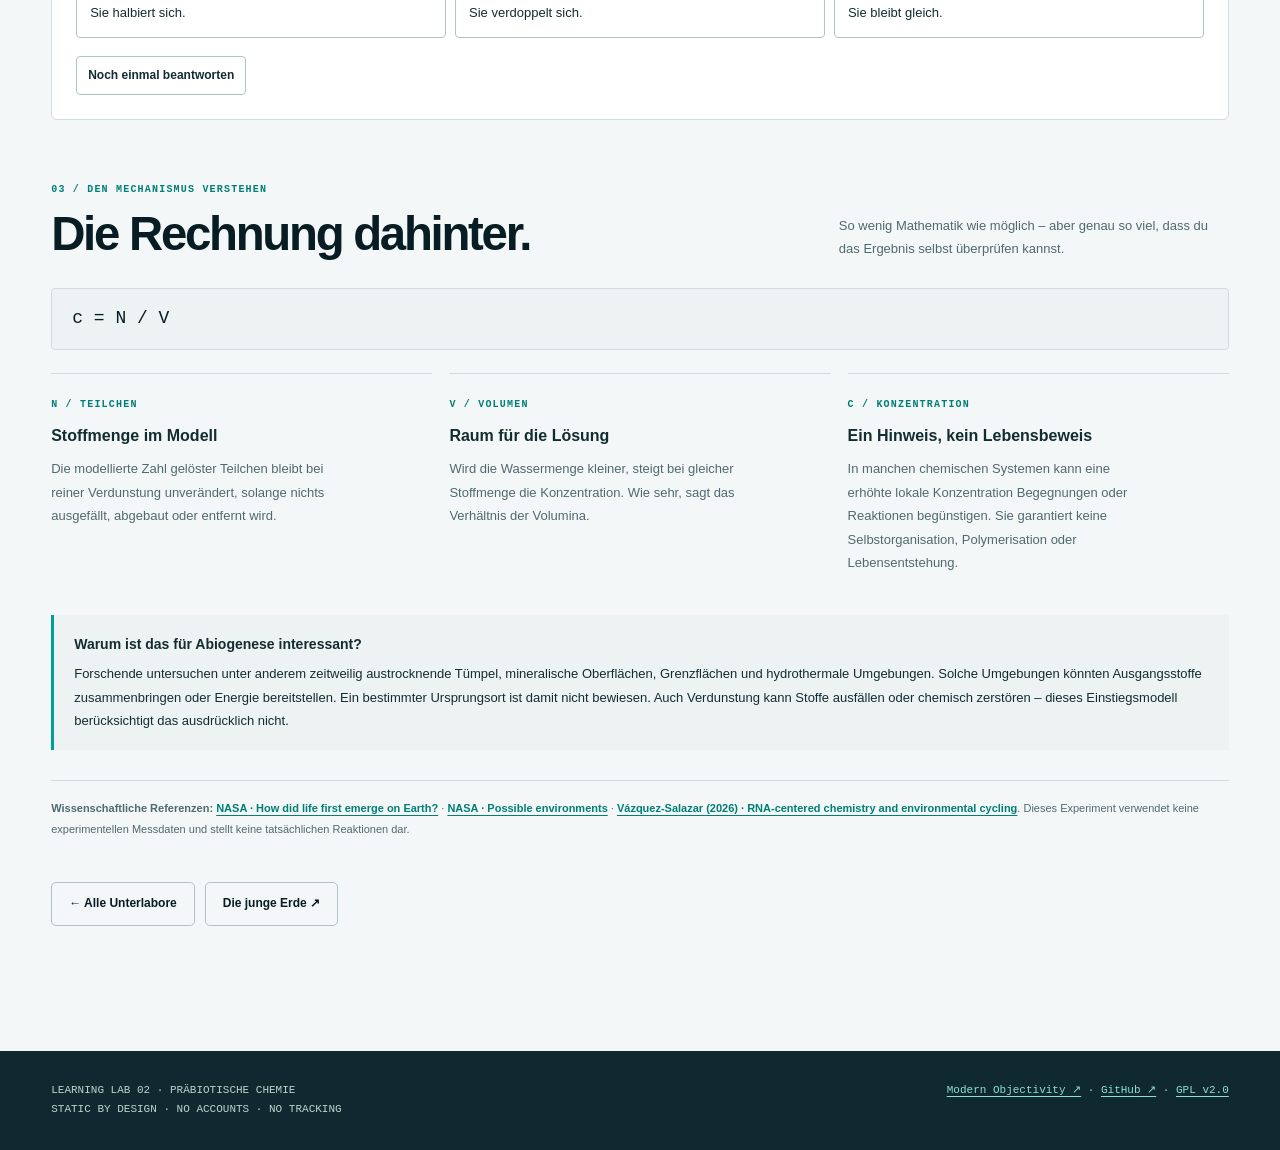
==== commit 549f40a7: "feat: activate all six Abiogenesis labs with consistent cards and global navigation" ====
--- a/01_praebiotische_chemie.html
+++ b/01_praebiotische_chemie.html
@@ -13,7 +13,7 @@
 <a href="#main" class="abio-skip">Zum Inhalt springen</a>
 <header class="abio-header"><div class="abio-wrap abio-header-inner">
 <a class="abio-brand" href="index.html"><span class="abio-brand-mark" aria-hidden="true">◌</span><span><strong>ABIOGENESE</strong><small>LEARNING LAB / 02</small></span></a>
-<nav class="abio-nav" aria-label="Labor-Navigation"><a href="index.html">Übersicht</a><a href="01_praebiotische_chemie.html" aria-current="page">Präbiotische Chemie</a><a href="https://philippklinz.github.io/lab-early-earth/">LAB 01 ↗</a><a class="abio-home" href="https://philippklinz.github.io/learning-labs/">Alle Labore ↗</a></nav>
+<nav class="abio-nav" aria-label="Labor-Navigation"><a href="index.html">Übersicht</a><a href="01_praebiotische_chemie.html" aria-current="page">01 Konzentration</a><a href="02_bausteine.html">02 Moleküle</a><a href="03_protocellen.html">03 Protocellen</a><a href="04_rna_information.html">04 RNA</a><a href="05_hypothesen.html">05 Modelle</a><a href="06_evidenzlabor.html">06 Evidenz</a><a href="https://philippklinz.github.io/lab-early-earth/">LAB 01 ↗</a><a class="abio-home" href="https://philippklinz.github.io/learning-labs/">Alle Labore ↗</a></nav>
 </div></header>
 <main id="main" class="abio-wrap">
 <div class="abio-crumb"><a href="index.html">LAB 02</a> / UNTERLABOR 01 / KONZENTRATION</div>
--- a/abiogenesis.css
+++ b/abiogenesis.css
@@ -24,7 +24,7 @@
 .abio-skip:focus{top:10px}
 .abio-eyebrow{font:700 10px/1.5 "Liberation Mono",monospace;letter-spacing:.12em;color:var(--mo-accent,var(--a-accent));text-transform:uppercase}
 .abio-crumb{padding-top:23px;font:11px "Liberation Mono",monospace;color:var(--mo-muted,var(--a-mid))}
-.abio-hero{display:grid;grid-template-columns:minmax(0,1.1fr) minmax(320px,.8fr);gap:clamp(25px,5vw,80px);align-items:center;padding-top:63px;padding-bottom:75px}
+.abio-hero{display:grid;grid-template-columns:minmax(0,1.1fr) minmax(0,.8fr);gap:clamp(25px,5vw,80px);align-items:center;padding-top:63px;padding-bottom:75px}
 .abio-hero>*,.abio-card-grid>*,.abio-experiment>*,.abio-panel>*,.abio-results>*{min-width:0;max-width:100%}
 .abio-hero h1{font-size:clamp(49px,5.8vw,85px);font-weight:700;line-height:1.04;letter-spacing:-.065em;margin:18px 0 25px}
 .abio-hero h1 em{font:400 1em "Liberation Serif",Georgia,serif;color:var(--a-accent)}
@@ -56,7 +56,7 @@
 .abio-tag{border:1px solid var(--a-line);background:var(--mo-surface-2,var(--a-soft));padding:4px 8px;color:var(--mo-muted,var(--a-mid));font:10px/1.3 "Liberation Mono",monospace;border-radius:3px;white-space:nowrap}
 .abio-tag.live{background:#e1f5ec;color:#28765b;border-color:#b6dec9}
 .abio-coming{color:var(--mo-muted,var(--a-mid));font-weight:500}
-.abio-lower{padding:60px 0}
+.abio-lower{padding-top:60px;padding-bottom:60px}
 .abio-columns{display:grid;grid-template-columns:repeat(3,minmax(0,1fr));gap:17px}
 .abio-info{padding-top:16px;border-top:1px solid var(--mo-border,var(--a-line))}
 .abio-info strong{display:block;font-size:16px;margin:9px 0}
@@ -104,4 +104,12 @@
 @media(max-width:1170px){.abio-header-inner .abio-nav{flex-basis:100%;width:100%}.abio-card-grid{grid-template-columns:repeat(2,minmax(0,1fr))}}
 @media(max-width:850px){.abio-hero,.abio-experiment{grid-template-columns:minmax(0,1fr)}.abio-hero-graphic{max-width:560px;min-height:280px}.abio-columns{grid-template-columns:1fr 1fr}.abio-tank{min-height:390px}}
 @media(max-width:650px){.abio-card-grid,.abio-columns,.abio-results,.abio-answers{grid-template-columns:minmax(0,1fr)}.abio-hero{padding-top:43px;padding-bottom:50px}.abio-hero h1{font-size:48px}.abio-hero-graphic{min-height:240px}.abio-section{padding:43px 0 56px}.abio-tank{min-height:330px}.abio-tank svg{min-height:330px}.abio-control-panel{padding:20px}}
+
+/* Guardrails: gutters belong to .abio-wrap, even when the same element
+ * also has a section/spacing class. Keep section padding vertical-only. */
+.abio-wrap{min-width:0;max-width:1380px}
+.abio-wrap.abio-lower{padding-left:clamp(18px,4vw,60px);padding-right:clamp(18px,4vw,60px)}
+.abio-columns>*,.abio-section-title>*,.abio-footer-inner>*{min-width:0}
+.abio h1,.abio h2,.abio h3{overflow-wrap:break-word}
+.abio-footer-inner{overflow-wrap:anywhere}
 @media(prefers-reduced-motion:reduce){html{scroll-behavior:auto}*{transition:none!important;animation:none!important}}
